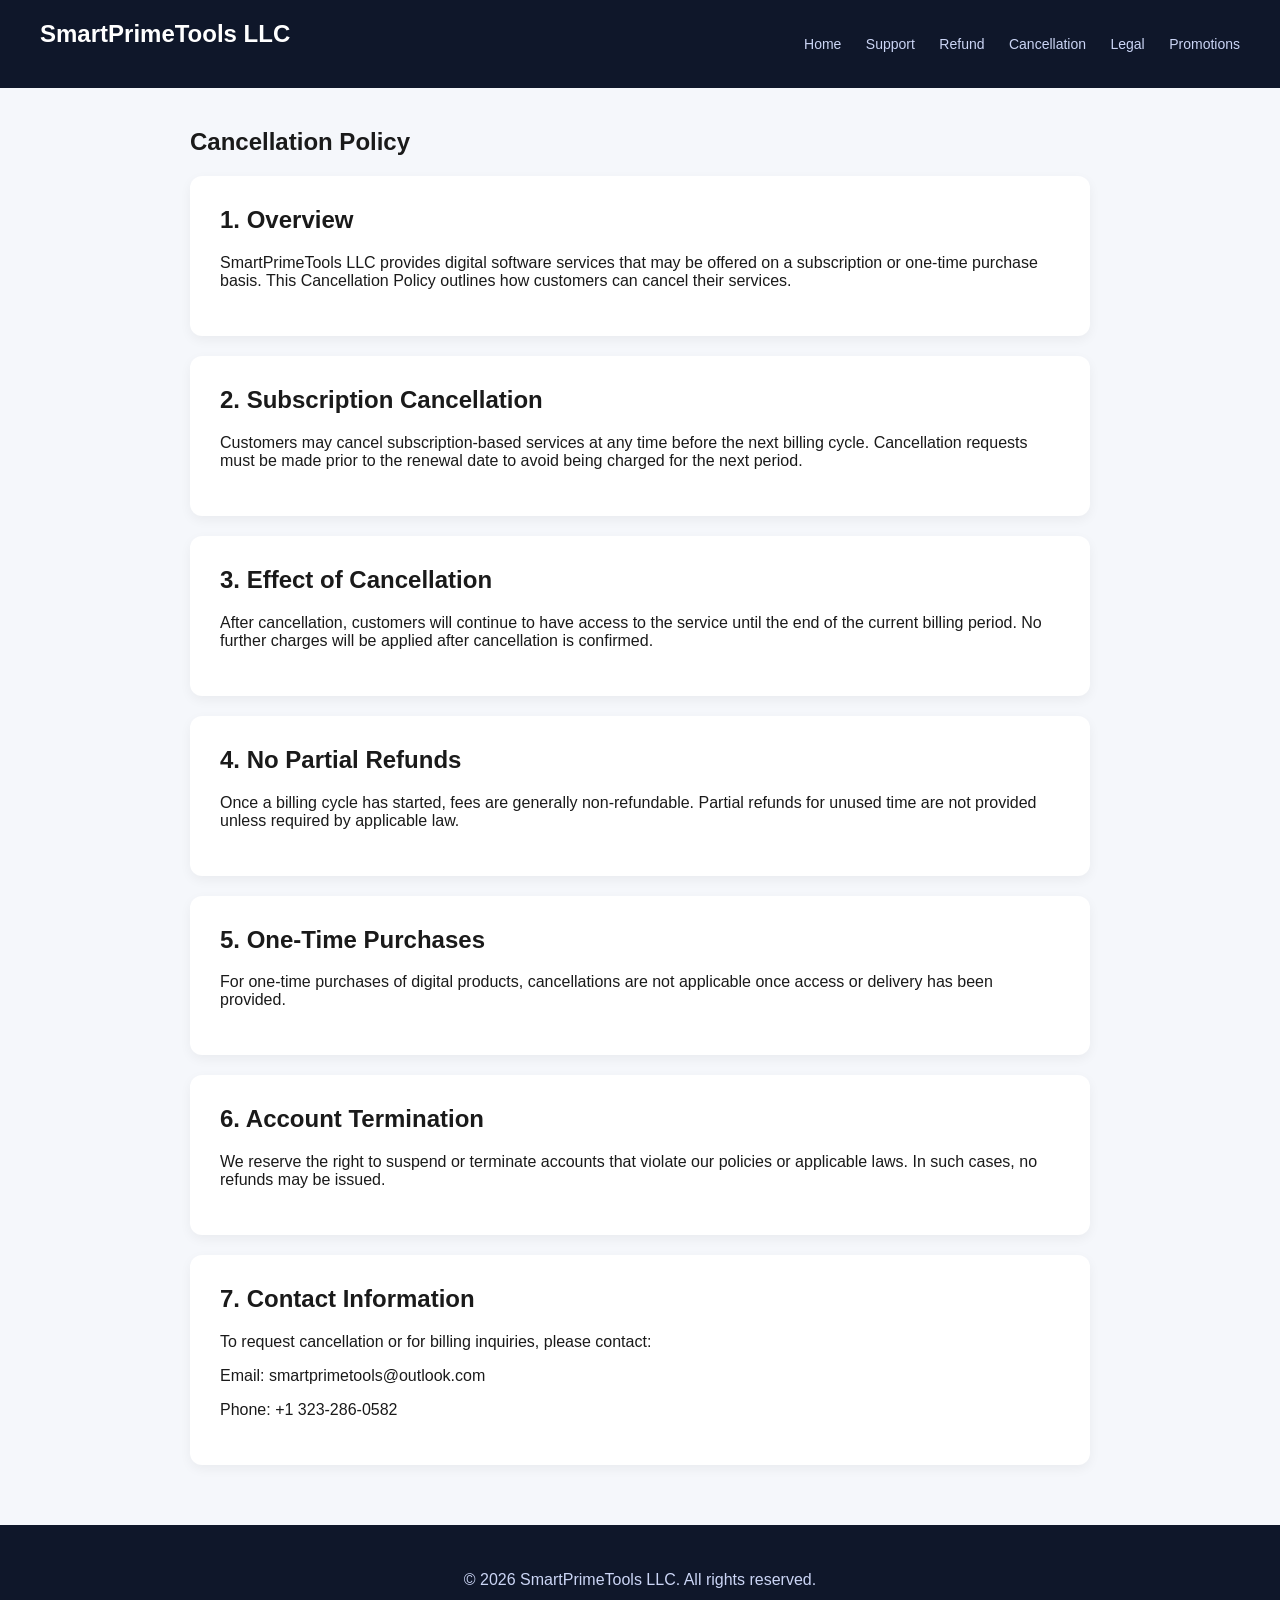
==== cancellation.html @ 75a9d2b4 "init" ====
<!doctype html>
<html lang="en">
  <head>
    <meta charset="UTF-8" />
    <meta name="viewport" content="width=device-width, initial-scale=1.0" />
    <title>Cancellation Policy - SmartPrimeTools LLC</title>

    <style>
      body {
        margin: 0;
        font-family:
          -apple-system, BlinkMacSystemFont, "Segoe UI", Roboto, Arial;
        background: #f5f7fb;
        color: #1a1a1a;
      }

      header {
        background: #0f172a;
        color: white;
        padding: 20px 40px;
        display: flex;
        justify-content: space-between;
        align-items: center;
      }

      nav a {
        color: #cbd5f5;
        margin-left: 20px;
        text-decoration: none;
        font-size: 14px;
      }

      nav a:hover {
        color: white;
      }

      .section {
        max-width: 900px;
        margin: 40px auto;
        padding: 0 20px;
      }

      .card {
        background: white;
        padding: 30px;
        border-radius: 12px;
        margin-top: 20px;
        box-shadow: 0 4px 12px rgba(0, 0, 0, 0.05);
      }

      h1,
      h2 {
        margin-top: 0;
      }

      footer {
        background: #0f172a;
        color: #cbd5f5;
        text-align: center;
        padding: 30px;
        margin-top: 60px;
      }
    </style>
  </head>
  <body>
    <header>
      <h2>SmartPrimeTools LLC</h2>
      <nav>
        <a href="index.html">Home</a>
        <a href="support.html">Support</a>
        <a href="refund.html">Refund</a>
        <a href="cancellation.html">Cancellation</a>
        <a href="legal.html">Legal</a>
        <a href="promotions.html">Promotions</a>
      </nav>
    </header>

    <section class="section">
      <h1>Cancellation Policy</h1>

      <div class="card">
        <h2>1. Overview</h2>
        <p>
          SmartPrimeTools LLC provides digital software services that may be
          offered on a subscription or one-time purchase basis. This
          Cancellation Policy outlines how customers can cancel their services.
        </p>
      </div>

      <div class="card">
        <h2>2. Subscription Cancellation</h2>
        <p>
          Customers may cancel subscription-based services at any time before
          the next billing cycle. Cancellation requests must be made prior to
          the renewal date to avoid being charged for the next period.
        </p>
      </div>

      <div class="card">
        <h2>3. Effect of Cancellation</h2>
        <p>
          After cancellation, customers will continue to have access to the
          service until the end of the current billing period. No further
          charges will be applied after cancellation is confirmed.
        </p>
      </div>

      <div class="card">
        <h2>4. No Partial Refunds</h2>
        <p>
          Once a billing cycle has started, fees are generally non-refundable.
          Partial refunds for unused time are not provided unless required by
          applicable law.
        </p>
      </div>

      <div class="card">
        <h2>5. One-Time Purchases</h2>
        <p>
          For one-time purchases of digital products, cancellations are not
          applicable once access or delivery has been provided.
        </p>
      </div>

      <div class="card">
        <h2>6. Account Termination</h2>
        <p>
          We reserve the right to suspend or terminate accounts that violate our
          policies or applicable laws. In such cases, no refunds may be issued.
        </p>
      </div>

      <div class="card">
        <h2>7. Contact Information</h2>
        <p>To request cancellation or for billing inquiries, please contact:</p>
        <p>Email: smartprimetools@outlook.com</p>
        <p>Phone: +1 323-286-0582</p>
      </div>
    </section>

    <footer>
      <p>© 2026 SmartPrimeTools LLC. All rights reserved.</p>
    </footer>
  </body>
</html>
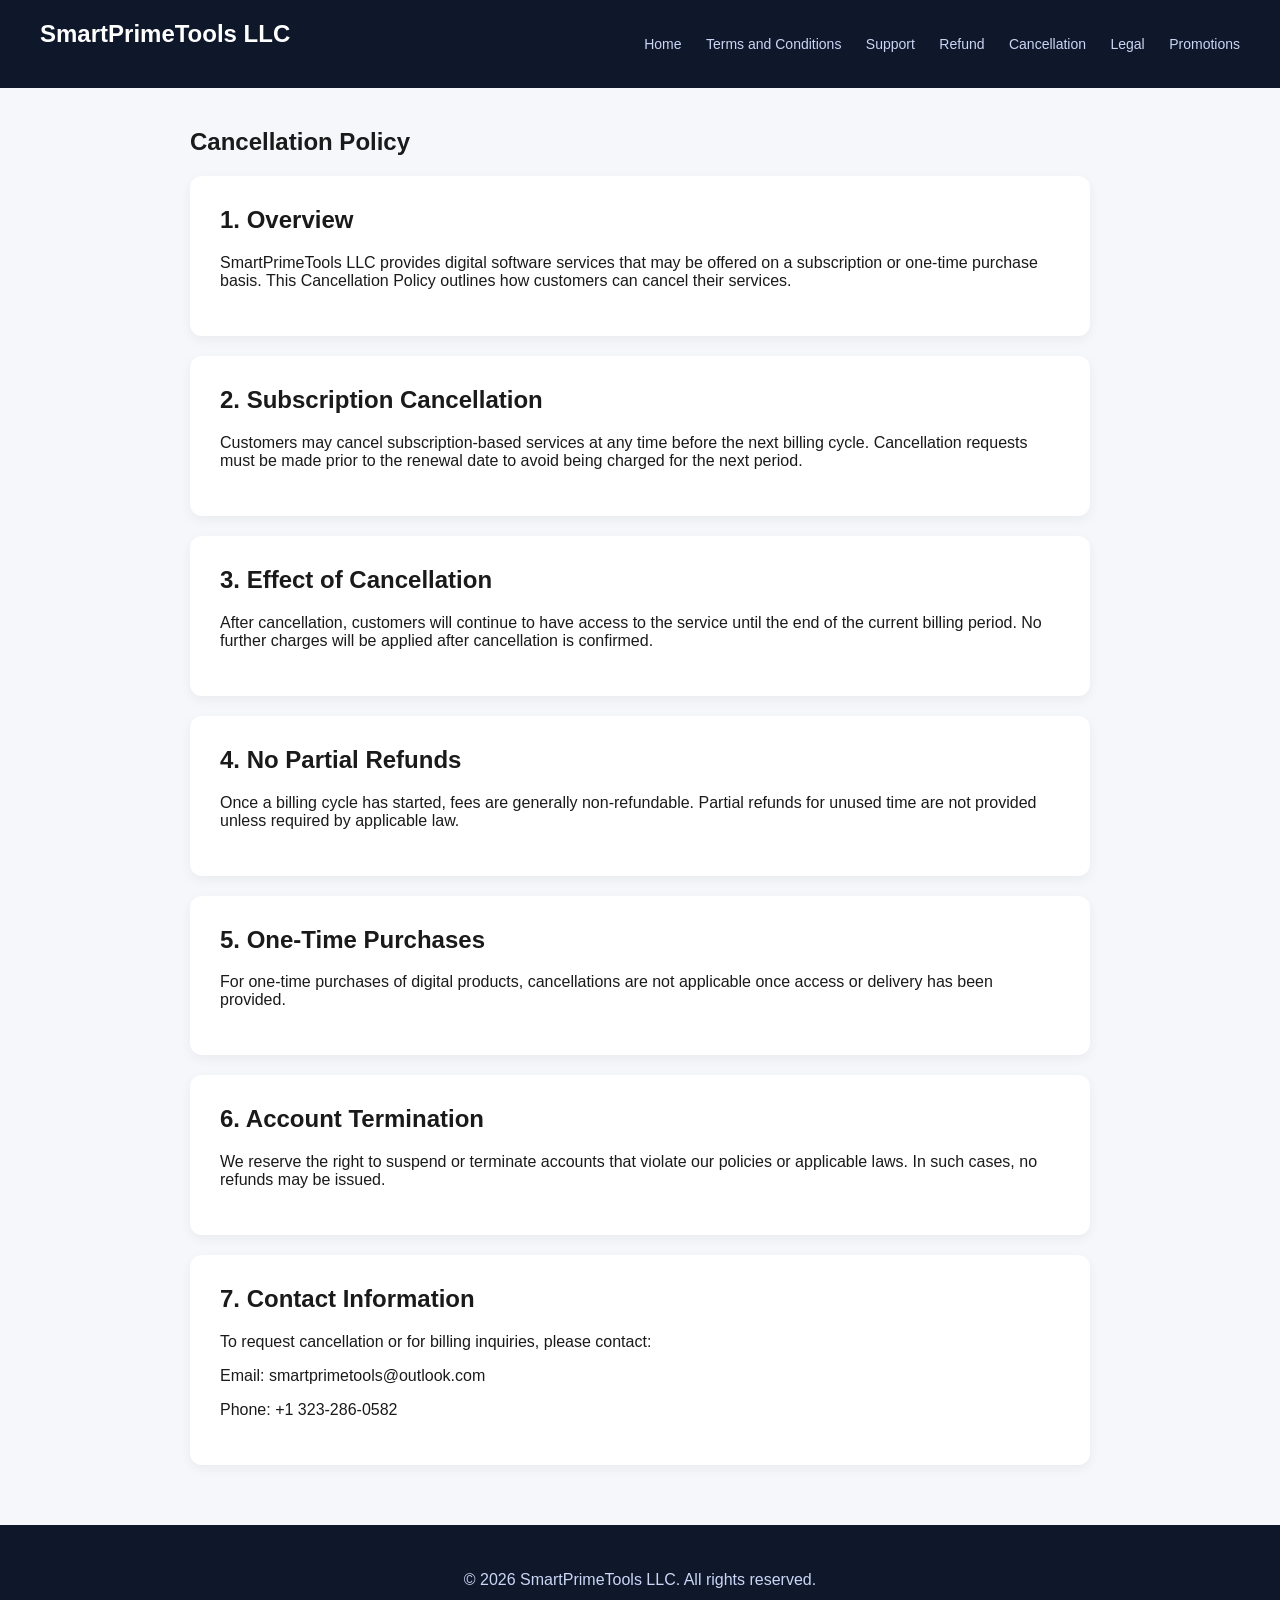
==== commit 0d393f15: "add terms and conditions" ====
--- a/cancellation.html
+++ b/cancellation.html
@@ -67,6 +67,7 @@
       <h2>SmartPrimeTools LLC</h2>
       <nav>
         <a href="index.html">Home</a>
+        <a href="terms.html">Terms and Conditions</a>
         <a href="support.html">Support</a>
         <a href="refund.html">Refund</a>
         <a href="cancellation.html">Cancellation</a>
